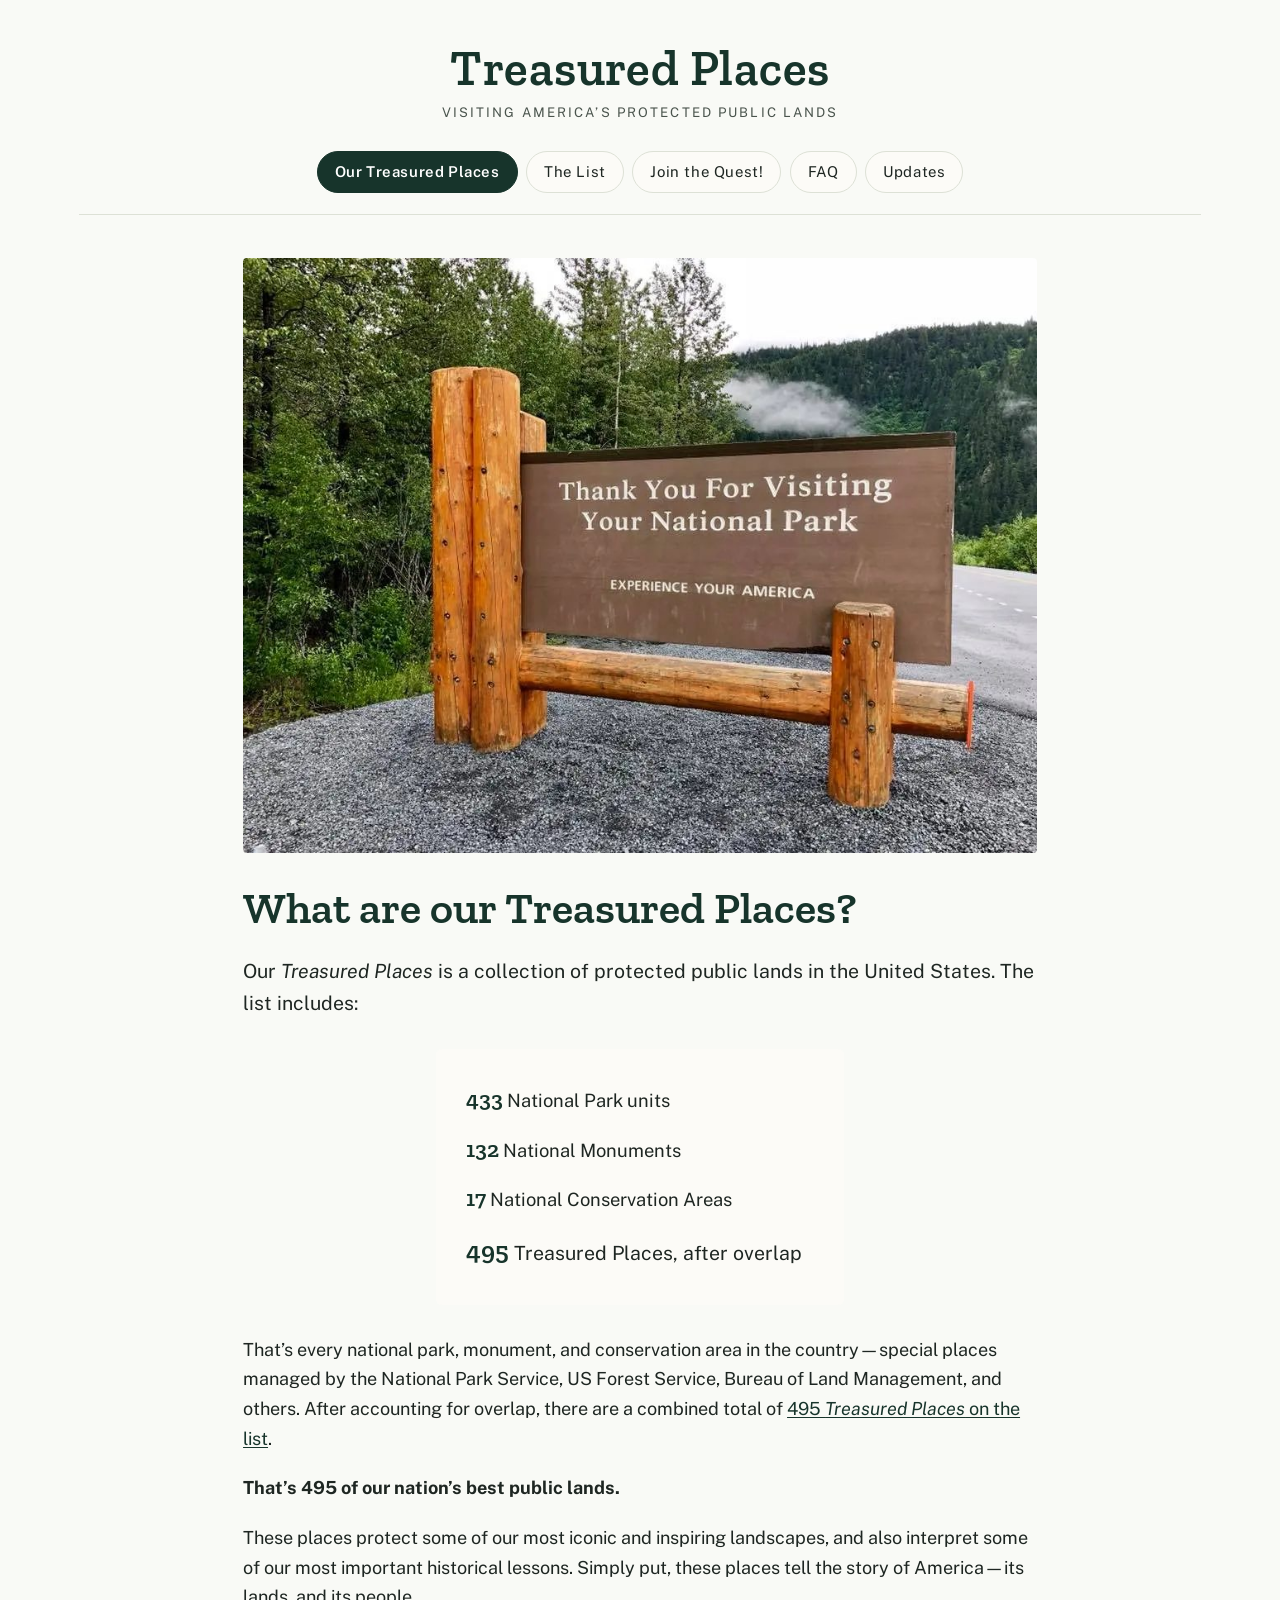
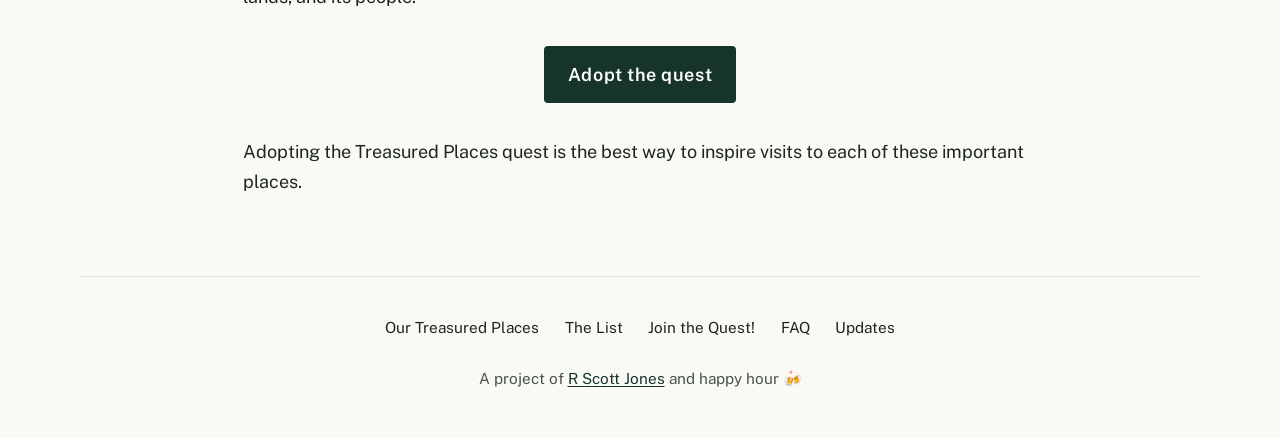
==== index.html @ 78ce84f3 "Add files via upload" ====
<!DOCTYPE html>

<html lang="en">
<head>
<meta charset="utf-8"/>
<meta content="width=device-width, initial-scale=1" name="viewport"/>
<title>Treasured Places — Visiting America’s Protected Public Lands</title>
<meta content="The Treasured Places list gathers every national park unit, national monument, and national conservation area in the United States—495 places in all." name="description"/>
<link href="https://www.treasuredplaces.us/" rel="canonical"/>
<link href="https://fonts.googleapis.com" rel="preconnect"/>
<link crossorigin="" href="https://fonts.gstatic.com" rel="preconnect"/>
<link href="https://fonts.googleapis.com/css2?family=Public+Sans:ital,wght@0,400;0,600;0,700;1,400&amp;family=Zilla+Slab:wght@500;600&amp;display=swap" rel="stylesheet"/>
<link href="/assets/site.css" rel="stylesheet"/>
</head>
<body>
<a class="skip" href="#content">Skip to content</a>
<div class="page">
<header class="masthead">
<div class="sign">
<div class="sign-inner">
<a href="/">
<p class="sign-title">Treasured Places</p>
<p class="sign-tagline">Visiting America’s Protected Public Lands</p>
</a>
</div>
</div>
</header>
<nav aria-label="Main" class="nav-bar">
<div class="nav-wrap">
<button aria-controls="site-nav" aria-expanded="false" class="nav-toggle" type="button">
<span aria-hidden="true" class="bars"></span> Menu
    </button>
<ul class="nav-list" id="site-nav">
<li><a aria-current="page" href="/">Our Treasured Places</a></li>
<li><a href="/list/">The List</a></li>
<li><a href="/join/">Join the Quest!</a></li>
<li><a href="/faq/">FAQ</a></li>
<li><a href="/updates/">Updates</a></li>
</ul>
</div>
</nav>
<main id="content">
<div class="wrap">
<figure class="hero-figure">
<img alt="A wooden trailhead sign reading Thank You For Visiting Your National Park, Experience Your America" height="720" src="/images/home-hero.jpg" width="960"/>
</figure>
<h1>What are our Treasured Places?</h1>
<p class="lede">Our <em>Treasured Places</em> is a collection of protected public lands in the United States. The list includes:</p>
<ul class="tally">
<li><span class="count">433</span> <span>National Park units</span></li>
<li><span class="count">132</span> <span>National Monuments</span></li>
<li><span class="count">17</span> <span>National Conservation Areas</span></li>
<li class="total"><span class="count">495</span> <span>Treasured Places, after overlap</span></li>
</ul>
<p>That’s every national park, monument, and conservation area in the country—special places managed by the National Park Service, US Forest Service, Bureau of Land Management, and others. After accounting for overlap, there are a combined total of <a href="/list/">495 <em>Treasured Places</em> on the list</a>.</p>
<p><strong>That’s 495 of our nation’s best public lands.</strong></p>
<p>These places protect some of our most iconic and inspiring landscapes, and also interpret some of our most important historical lessons. Simply put, these places tell the story of America—its lands, and its people.</p>
<p class="btn-row"><a class="btn" href="/join/">Adopt the quest</a></p>
<p>Adopting the Treasured Places quest is the best way to inspire visits to each of these important places.</p>
</div>
</main>
<footer class="site-footer">
<div class="footer-wrap">
<ul class="footer-nav">
<li><a href="/">Our Treasured Places</a></li>
<li><a href="/list/">The List</a></li>
<li><a href="/join/">Join the Quest!</a></li>
<li><a href="/faq/">FAQ</a></li>
<li><a href="/updates/">Updates</a></li>
</ul>
<p class="colophon">A project of <a href="https://rscottjones.com">R Scott Jones</a> and happy hour 🍻</p>
</div>
</footer>
</div>
<script src="/assets/nav.js"></script>
</body>
</html>
---- assets/site.css ----
/* Treasured Places — site styles
   Palette and type are set once here; every page uses this file. */

:root {
  --pine:        #17342b;
  --pine-deep:   #0d201a;
  --bark:        #46341f;
  --bark-light:  #5c462c;
  --paper:       #f9faf6;
  --paper-warm:  #fcfbf7;
  --ink:         #1e2622;
  --ink-soft:    #4a544d;
  --gold:        #c9a227;
  --rule:        #dde1d6;

  --display: "Zilla Slab", "Bitter", Georgia, "Times New Roman", serif;
  --body: "Public Sans", -apple-system, BlinkMacSystemFont, "Segoe UI", Roboto, Helvetica, Arial, sans-serif;

  --measure: 49rem;
  --wide: 66rem;
}

*, *::before, *::after { box-sizing: border-box; }

html { font-size: 106.25%; -webkit-text-size-adjust: 100%; }

body {
  margin: 0;
  background: var(--paper);
  color: var(--ink);
  font-family: var(--body);
  font-size: 1.0625rem;
  line-height: 1.65;
}

img { max-width: 100%; height: auto; display: block; }

a { color: var(--pine); text-decoration-thickness: 1px; text-underline-offset: 2px; }
a:hover { color: var(--bark); }

:focus-visible {
  outline: 3px solid var(--gold);
  outline-offset: 2px;
}

.skip {
  position: absolute;
  left: -9999px;
  top: 0;
  background: var(--pine);
  color: #fff;
  padding: 0.75rem 1rem;
  z-index: 100;
}
.skip:focus { left: 0; }

/* ---------- Page-wide bounding column ---------- */

.page {
  max-width: var(--wide);
  margin: 0 auto;
}

/* ---------- Header: routed park sign ---------- */

.masthead {
  padding: 2rem 1rem 0.5rem;
}

.sign-inner {
  padding: 0.5rem 1rem;
  text-align: center;
}

.sign a { color: inherit; text-decoration: none; display: inline-block; }

.sign-title {
  font-family: var(--display);
  font-weight: 600;
  font-size: clamp(1.7rem, 6.5vw, 2.9rem);
  line-height: 1.05;
  letter-spacing: 0.01em;
  margin: 0;
  color: var(--pine);
}

.sign-tagline {
  margin: 0.45rem 0 0;
  font-size: 0.78rem;
  letter-spacing: 0.16em;
  text-transform: uppercase;
  color: var(--ink-soft);
}

/* ---------- Navigation ---------- */

.nav-bar {
  padding: 0.5rem 1rem 1.25rem;
  border-bottom: 1px solid var(--rule);
}

.nav-toggle {
  display: flex;
  align-items: center;
  justify-content: center;
  gap: 0.6rem;
  width: 100%;
  background: none;
  border: 1px solid var(--rule);
  border-radius: 4px;
  color: var(--pine);
  font: inherit;
  font-size: 0.85rem;
  letter-spacing: 0.14em;
  text-transform: uppercase;
  padding: 0.6rem 0.85rem;
  cursor: pointer;
}

.nav-toggle:hover { border-color: var(--gold); }

.nav-toggle .bars {
  position: relative;
  width: 18px;
  height: 2px;
  background: var(--pine);
  flex: 0 0 auto;
}
.nav-toggle .bars::before,
.nav-toggle .bars::after {
  content: "";
  position: absolute;
  left: 0;
  width: 18px;
  height: 2px;
  background: var(--pine);
  transition: transform 0.18s ease;
}
.nav-toggle .bars::before { top: -6px; }
.nav-toggle .bars::after { top: 6px; }

.nav-toggle[aria-expanded="true"] .bars { background: transparent; }
.nav-toggle[aria-expanded="true"] .bars::before { transform: translateY(6px) rotate(45deg); }
.nav-toggle[aria-expanded="true"] .bars::after { transform: translateY(-6px) rotate(-45deg); }

.nav-list {
  list-style: none;
  margin: 1rem 0 0;
  padding: 0;
  display: flex;
  flex-wrap: wrap;
  justify-content: center;
  gap: 0.5rem;
}

.nav-list[hidden] { display: none; }

.nav-list a {
  display: inline-block;
  padding: 0.45rem 1rem;
  color: var(--ink);
  background: var(--paper-warm);
  border: 1px solid var(--rule);
  border-radius: 999px;
  text-decoration: none;
  font-size: 0.88rem;
  letter-spacing: 0.04em;
  transition: background-color 0.15s ease, color 0.15s ease, border-color 0.15s ease;
}

.nav-list a:hover,
.nav-list a:focus-visible {
  background: var(--pine);
  border-color: var(--pine);
  color: #fff;
}

.nav-list a[aria-current="page"] {
  background: var(--pine);
  border-color: var(--pine);
  color: #fff;
  font-weight: 600;
}

@media (min-width: 46rem) {
  .nav-toggle { display: none; }
  .nav-list[hidden] { display: flex; }
  .nav-list { margin-top: 0; }
}

/* ---------- Page body ---------- */

main { display: block; }

.hero-figure { margin: 0 0 1.75rem; }
.hero-figure img {
  display: block;
  width: 100%;
  height: auto;
  border-radius: 4px;
}
.hero-figure figcaption {
  margin: 0.6rem 0 0;
  font-size: 0.8rem;
  color: var(--ink-soft);
}

.wrap {
  max-width: var(--measure);
  margin: 0 auto;
  padding: 2.5rem 1.15rem 3.5rem;
}


h1, h2, h3 {
  font-family: var(--display);
  color: var(--pine);
  line-height: 1.15;
  font-weight: 600;
}

h1 {
  font-size: clamp(1.85rem, 5.5vw, 2.6rem);
  margin: 0 0 1.25rem;
}

h2 {
  font-size: clamp(1.3rem, 4vw, 1.6rem);
  margin: 2.6rem 0 0.75rem;
}

h3 {
  font-size: 1.1rem;
  margin: 1.9rem 0 0.5rem;
}

p { margin: 0 0 1.15rem; }

.lede { font-size: 1.15rem; color: var(--ink); }

.tally {
  list-style: none;
  max-width: 24rem;
  margin: 1.75rem auto;
  padding: 1.5rem 1.75rem;
  background: var(--paper-warm);
  border-radius: 6px;
  text-align: left;
}
.tally li {
  padding: 0.35rem 0;
  font-size: 1.08rem;
}
.tally .count {
  font-family: var(--display);
  font-weight: 600;
  font-size: 1.35rem;
  color: var(--pine);
}
.tally .total { font-size: 1.15rem; }
.tally .total .count { font-size: 1.55rem; }

blockquote {
  margin: 1.75rem 0;
  padding-left: 1.15rem;
  border-left: 3px solid var(--rule);
  font-style: italic;
  color: var(--ink-soft);
}

.btn-row { text-align: center; margin: 2rem 0; }

.btn {
  display: inline-block;
  background: var(--pine);
  color: #fff;
  text-decoration: none;
  font-weight: 600;
  letter-spacing: 0.03em;
  padding: 0.8rem 1.4rem;
  border-radius: 4px;
}
.btn:hover { background: var(--bark); color: #fff; }

.toc { padding-left: 1.15rem; }
.toc li { margin-bottom: 0.35rem; }

.note {
  font-size: 0.9rem;
  color: var(--ink-soft);
}

.info-box,
.alert-box {
  margin: 1.5rem 0;
  padding: 1rem 1.25rem;
  border-left: 4px solid;
  border-radius: 2px;
}
.info-box > :last-child,
.alert-box > :last-child { margin-bottom: 0; }

.info-box {
  background: #eaf4fb;
  border-left-color: #4a90c4;
}

.alert-box {
  background: #fdf6da;
  border-left-color: #cc9a1e;
}

/* ---------- The list ---------- */

.filters {
  display: grid;
  gap: 0.7rem;
  margin: 1.5rem 0 0.85rem;
  padding: 1.1rem;
  background: var(--paper-warm);
  border: 1px solid var(--rule);
  border-radius: 4px;
}

@media (min-width: 40rem) {
  .filters { grid-template-columns: 2fr 1fr 1fr 1fr; align-items: end; }
}

.filters label {
  display: block;
  font-size: 0.72rem;
  letter-spacing: 0.13em;
  text-transform: uppercase;
  color: var(--ink-soft);
  margin-bottom: 0.3rem;
}

.filters input,
.filters select {
  width: 100%;
  height: 2.85rem;
  font: inherit;
  font-size: 1rem;
  line-height: 1.2;
  padding: 0 0.7rem;
  border: 1px solid var(--rule);
  border-radius: 3px;
  background: #fff;
  color: var(--ink);
}

.result-count {
  font-size: 0.85rem;
  color: var(--ink-soft);
  margin: 0 0 1rem;
  font-variant-numeric: tabular-nums;
}

.list-table {
  width: 100%;
  border-collapse: collapse;
  font-size: 0.98rem;
}

.list-table th {
  text-align: left;
  font-family: var(--body);
  font-size: 0.72rem;
  letter-spacing: 0.13em;
  text-transform: uppercase;
  color: var(--ink-soft);
  border-bottom: 2px solid var(--pine);
  padding: 0.5rem 0.6rem;
}

.list-table td {
  padding: 0.65rem 0.6rem;
  border-bottom: 1px solid var(--rule);
  vertical-align: top;
}

.list-table tr:hover td { background: var(--paper-warm); }

/* Column widths: place name takes the remaining space; the three
   code columns stay tight so the table doesn't drift around. */
.list-table th:nth-child(2),
.list-table td:nth-child(2) { width: 5rem; }
.list-table th:nth-child(3),
.list-table td:nth-child(3) { width: 7rem; }
.list-table th:nth-child(4),
.list-table td:nth-child(4) { width: 9.5rem; }

.type-code {
  display: inline-block;
  font-size: 0.78rem;
  letter-spacing: 0.06em;
  font-weight: 600;
  color: var(--bark);
  white-space: nowrap;
}

.states { color: var(--ink-soft); font-size: 0.92rem; }
.managers { color: var(--ink-soft); font-size: 0.92rem; white-space: nowrap; }

.rownote {
  font-size: 0.75rem;
  text-transform: uppercase;
  letter-spacing: 0.08em;
  margin-left: 0.4rem;
}

/* Table collapses to stacked rows on small screens */
@media (max-width: 39.99rem) {
  .list-table thead { position: absolute; left: -9999px; }
  .list-table tr {
    display: block;
    border-bottom: 1px solid var(--rule);
    padding: 0.7rem 0;
  }
  .list-table td { display: inline; border: 0; padding: 0; }
  /* The fixed column widths above don't apply once rows stack. */
  .list-table td:nth-child(2),
  .list-table td:nth-child(3),
  .list-table td:nth-child(4) { width: auto; }
  .list-table td[data-col="name"] { display: block; font-size: 1.02rem; }
  .list-table td[data-col="type"]::after { content: " · "; color: var(--rule); }
  .list-table td[data-col="managers"]::after { content: " · "; color: var(--rule); }
  .list-table td[data-col="type"],
  .list-table td[data-col="states"],
  .list-table td[data-col="managers"] { font-size: 0.85rem; }
}

.abbrev {
  list-style: none;
  padding: 0;
  margin: 1rem 0 0;
  display: grid;
  gap: 0.45rem 1.25rem;
}
@media (min-width: 34rem) { .abbrev { grid-template-columns: 1fr 1fr; } }
.abbrev li { font-size: 0.92rem; }
.abbrev b { font-family: var(--display); color: var(--bark); }

/* ---------- Updates ---------- */

.post { padding-bottom: 2.25rem; border-bottom: 1px solid var(--rule); margin-bottom: 2.25rem; }
.post:last-of-type { border-bottom: 0; }
.post h2 { margin-top: 0; }

/* ---------- Quest roster ---------- */

.roster { list-style: none; padding: 0; margin: 1rem 0; }
.roster li { padding: 0.55rem 0; border-bottom: 1px solid var(--rule); }
.roster .finisher { font-weight: 700; }
.roster .links { font-size: 0.85rem; color: var(--ink-soft); }

.form-embed {
  margin: 1.5rem 0;
  border: 1px solid var(--rule);
  border-radius: 4px;
  overflow: hidden;
  background: #fff;
}
.form-embed iframe { display: block; width: 100%; border: 0; min-height: 720px; }

/* ---------- Footer ---------- */

.site-footer {
  color: var(--ink-soft);
  padding: 2.25rem 1.15rem 2.75rem;
  font-size: 0.9rem;
  text-align: center;
  border-top: 1px solid var(--rule);
}

.footer-nav {
  list-style: none;
  display: flex;
  flex-wrap: wrap;
  justify-content: center;
  gap: 0.5rem 1.5rem;
  padding: 0;
  margin: 0 0 1.5rem;
}
.footer-nav a { color: var(--ink); text-decoration: none; }
.footer-nav a:hover { color: var(--bark); }

.colophon { margin: 0; }
.colophon a { color: var(--pine); }

@media (prefers-reduced-motion: reduce) {
  *, *::before, *::after { transition: none !important; animation: none !important; }
}
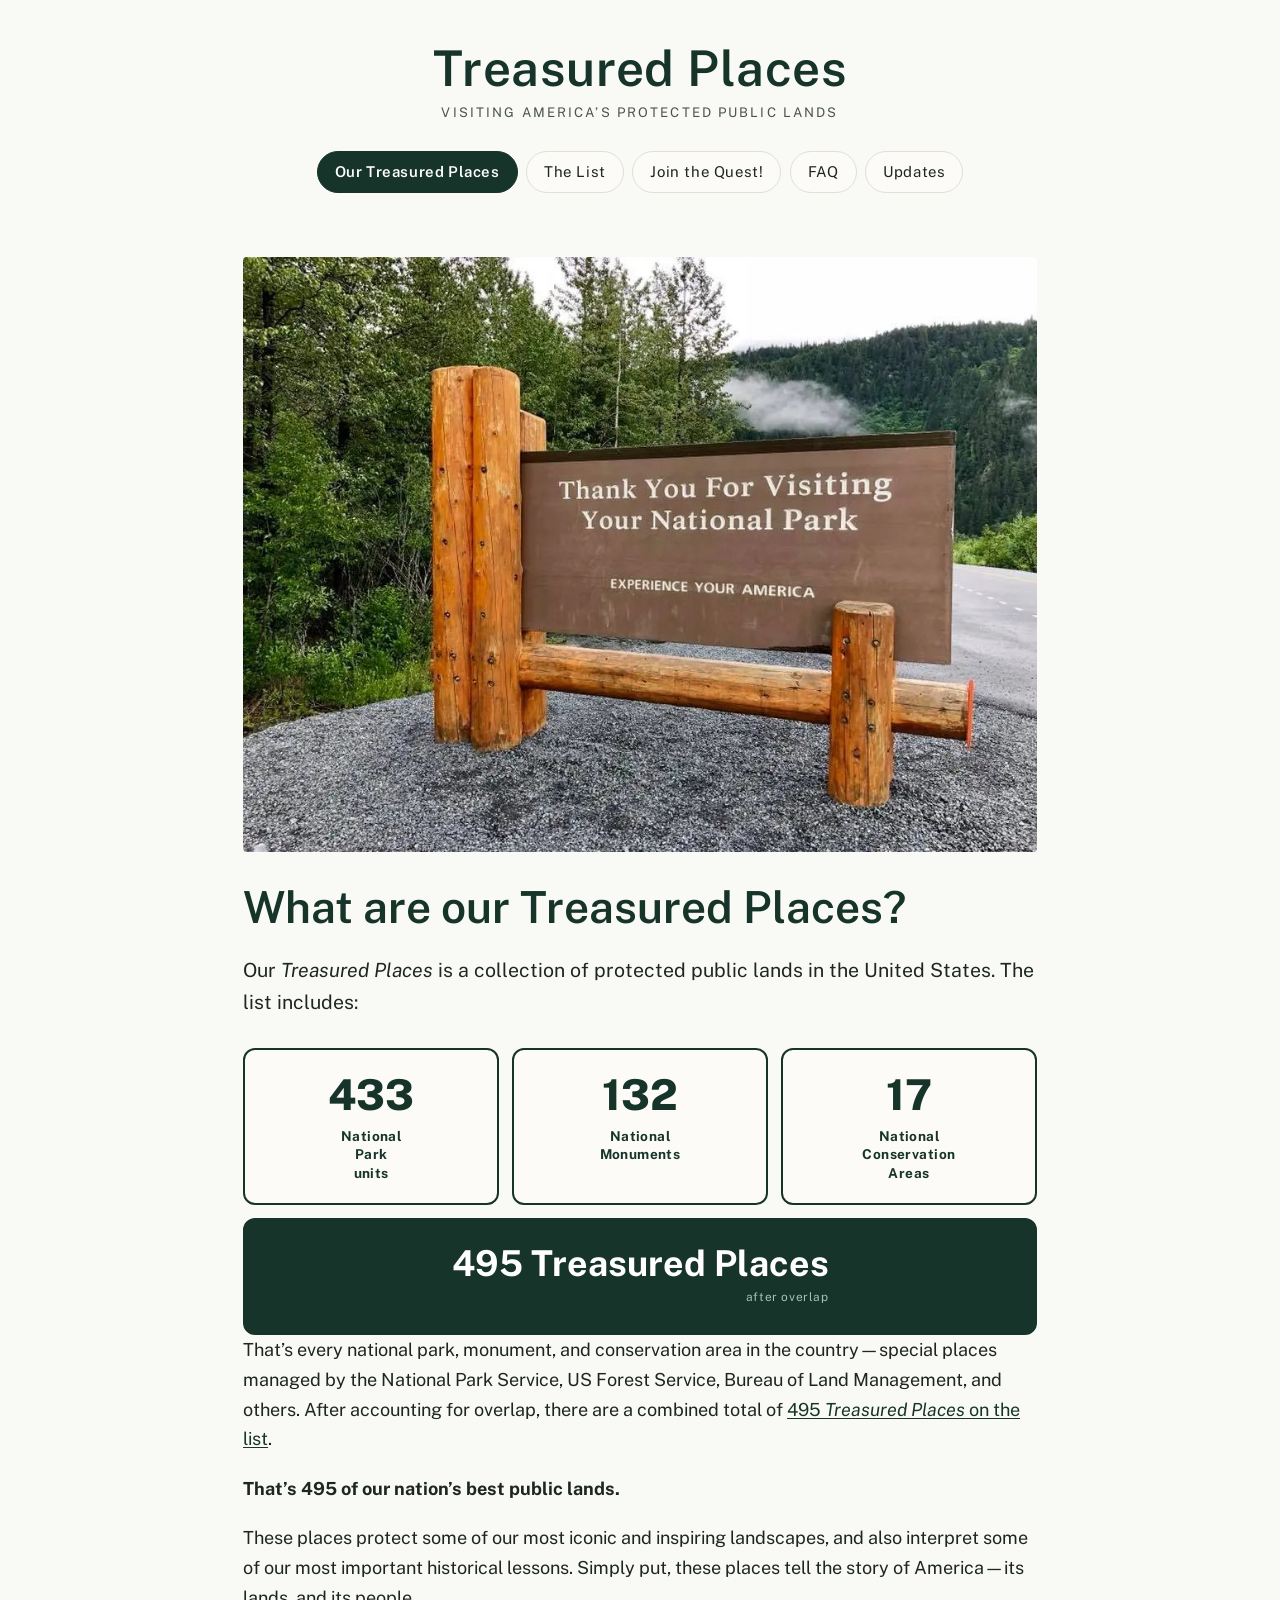
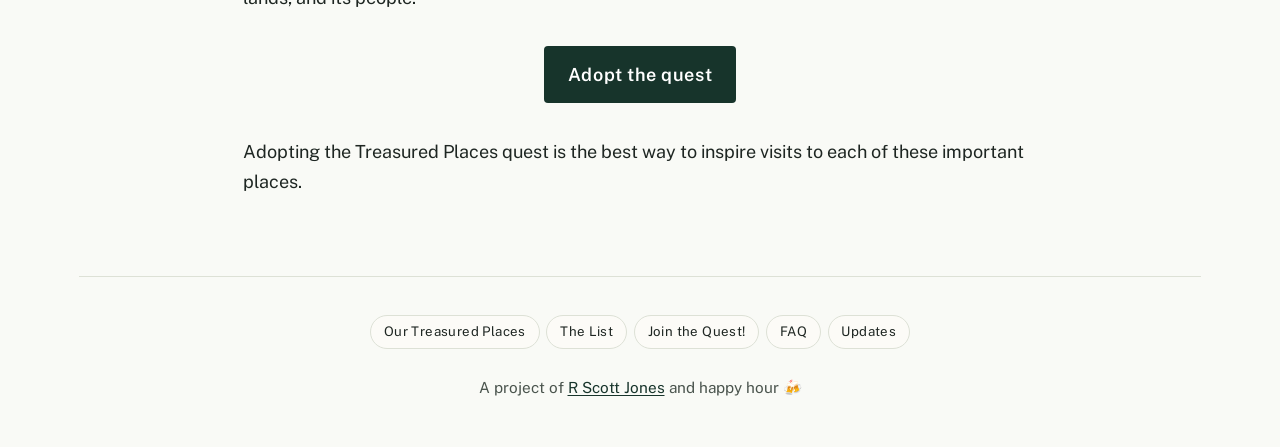
==== commit c6e3995e: "Add files via upload" ====
--- a/index.html
+++ b/index.html
@@ -9,7 +9,7 @@
 <link href="https://www.treasuredplaces.us/" rel="canonical"/>
 <link href="https://fonts.googleapis.com" rel="preconnect"/>
 <link crossorigin="" href="https://fonts.gstatic.com" rel="preconnect"/>
-<link href="https://fonts.googleapis.com/css2?family=Public+Sans:ital,wght@0,400;0,600;0,700;1,400&amp;family=Zilla+Slab:wght@500;600&amp;display=swap" rel="stylesheet"/>
+<link href="https://fonts.googleapis.com/css2?family=Public+Sans:ital,wght@0,400;0,600;0,700;0,800;1,400&amp;display=swap" rel="stylesheet"/>
 <link href="/assets/site.css" rel="stylesheet"/>
 </head>
 <body>
@@ -46,12 +46,17 @@
 </figure>
 <h1>What are our Treasured Places?</h1>
 <p class="lede">Our <em>Treasured Places</em> is a collection of protected public lands in the United States. The list includes:</p>
-<ul class="tally">
-<li><span class="count">433</span> <span>National Park units</span></li>
-<li><span class="count">132</span> <span>National Monuments</span></li>
-<li><span class="count">17</span> <span>National Conservation Areas</span></li>
-<li class="total"><span class="count">495</span> <span>Treasured Places, after overlap</span></li>
-</ul>
+<div class="tally-grid">
+<div class="tally-card"><span class="count">433</span><span class="label">National<br>Park<br>units</span></div>
+<div class="tally-card"><span class="count">132</span><span class="label">National<br>Monuments</span></div>
+<div class="tally-card"><span class="count">17</span><span class="label">National<br>Conservation<br>Areas</span></div>
+</div>
+<div class="tally-total">
+<div class="tally-total-inner">
+<span class="line">495 Treasured Places</span>
+<span class="caption">after overlap</span>
+</div>
+</div>
 <p>That’s every national park, monument, and conservation area in the country—special places managed by the National Park Service, US Forest Service, Bureau of Land Management, and others. After accounting for overlap, there are a combined total of <a href="/list/">495 <em>Treasured Places</em> on the list</a>.</p>
 <p><strong>That’s 495 of our nation’s best public lands.</strong></p>
 <p>These places protect some of our most iconic and inspiring landscapes, and also interpret some of our most important historical lessons. Simply put, these places tell the story of America—its lands, and its people.</p>
--- a/assets/site.css
+++ b/assets/site.css
@@ -13,7 +13,7 @@
   --gold:        #c9a227;
   --rule:        #dde1d6;
 
-  --display: "Zilla Slab", "Bitter", Georgia, "Times New Roman", serif;
+  --display: "Public Sans", -apple-system, BlinkMacSystemFont, "Segoe UI", Roboto, Helvetica, Arial, sans-serif;
   --body: "Public Sans", -apple-system, BlinkMacSystemFont, "Segoe UI", Roboto, Helvetica, Arial, sans-serif;
 
   --measure: 49rem;
@@ -96,7 +96,6 @@
 
 .nav-bar {
   padding: 0.5rem 1rem 1.25rem;
-  border-bottom: 1px solid var(--rule);
 }
 
 .nav-toggle {
@@ -238,27 +237,75 @@
 
 .lede { font-size: 1.15rem; color: var(--ink); }
 
-.tally {
-  list-style: none;
-  max-width: 24rem;
-  margin: 1.75rem auto;
-  padding: 1.5rem 1.75rem;
+.tally-grid {
+  display: grid;
+  grid-template-columns: 1fr;
+  gap: 0.75rem;
+  margin: 1.75rem 0 0.75rem;
+}
+
+@media (min-width: 30rem) {
+  .tally-grid { grid-template-columns: repeat(3, minmax(0, 1fr)); }
+}
+
+.tally-card {
   background: var(--paper-warm);
-  border-radius: 6px;
-  text-align: left;
-}
-.tally li {
-  padding: 0.35rem 0;
-  font-size: 1.08rem;
-}
-.tally .count {
-  font-family: var(--display);
-  font-weight: 600;
-  font-size: 1.35rem;
+  border: 2px solid var(--pine);
+  border-radius: 12px;
+  padding: 1.25rem 0.75rem;
+  text-align: center;
+}
+
+.tally-card .count {
+  font-weight: 800;
+  font-size: 2.5rem;
   color: var(--pine);
-}
-.tally .total { font-size: 1.15rem; }
-.tally .total .count { font-size: 1.55rem; }
+  line-height: 1.1;
+}
+
+.tally-card .label {
+  display: block;
+  font-weight: 700;
+  font-size: 0.8rem;
+  color: var(--pine);
+  margin-top: 0.5rem;
+  letter-spacing: 0.03em;
+  line-height: 1.35;
+}
+
+.tally-total {
+  background: var(--pine);
+  border: 2px solid var(--pine);
+  border-radius: 12px;
+  padding: 1.5rem;
+  min-height: 6.75rem;
+  display: flex;
+  align-items: center;
+  justify-content: center;
+}
+
+.tally-total-inner { display: inline-block; text-align: right; }
+
+.tally-total .line {
+  font-weight: 700;
+  font-size: 1.6rem;
+  color: #fff;
+  line-height: 1.05;
+  white-space: nowrap;
+}
+
+@media (min-width: 30rem) {
+  .tally-total .line { font-size: 2.1rem; }
+}
+
+.tally-total .caption {
+  display: block;
+  font-weight: 400;
+  font-size: 0.7rem;
+  color: #a9c0b4;
+  margin-top: 0.15rem;
+  letter-spacing: 0.05em;
+}
 
 blockquote {
   margin: 1.75rem 0;
@@ -452,7 +499,7 @@
 .roster { list-style: none; padding: 0; margin: 1rem 0; }
 .roster li { padding: 0.55rem 0; border-bottom: 1px solid var(--rule); }
 .roster .finisher { font-weight: 700; }
-.roster .links { font-size: 0.85rem; color: var(--ink-soft); }
+.roster .links { display: block; margin: 0.2rem 0 0 1rem; font-size: 0.85rem; color: var(--ink-soft); }
 
 .form-embed {
   margin: 1.5rem 0;
@@ -478,12 +525,28 @@
   display: flex;
   flex-wrap: wrap;
   justify-content: center;
-  gap: 0.5rem 1.5rem;
+  gap: 0.4rem;
   padding: 0;
   margin: 0 0 1.5rem;
 }
-.footer-nav a { color: var(--ink); text-decoration: none; }
-.footer-nav a:hover { color: var(--bark); }
+.footer-nav a {
+  display: inline-block;
+  padding: 0.3rem 0.75rem;
+  color: var(--ink);
+  background: var(--paper-warm);
+  border: 1px solid var(--rule);
+  border-radius: 999px;
+  text-decoration: none;
+  font-size: 0.78rem;
+  letter-spacing: 0.03em;
+  transition: background-color 0.15s ease, color 0.15s ease, border-color 0.15s ease;
+}
+.footer-nav a:hover,
+.footer-nav a:focus-visible {
+  background: var(--pine);
+  border-color: var(--pine);
+  color: #fff;
+}
 
 .colophon { margin: 0; }
 .colophon a { color: var(--pine); }
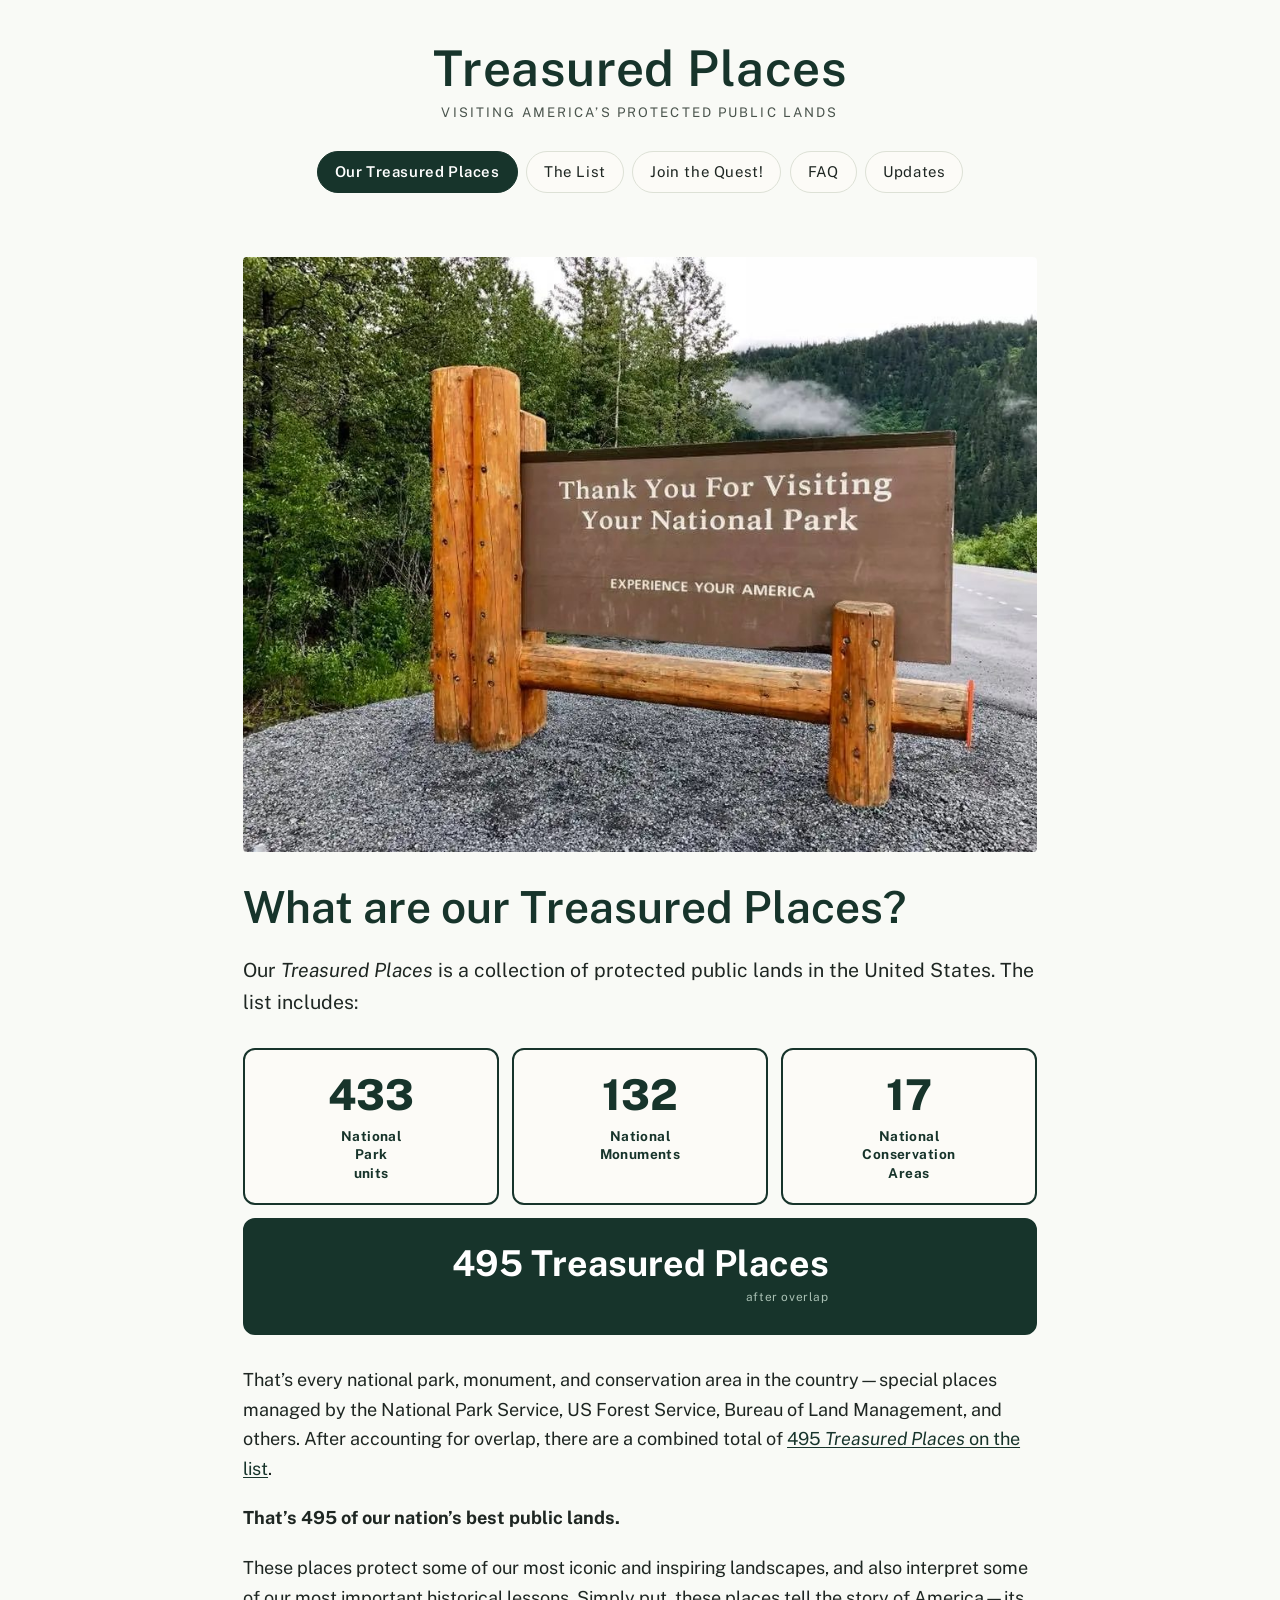
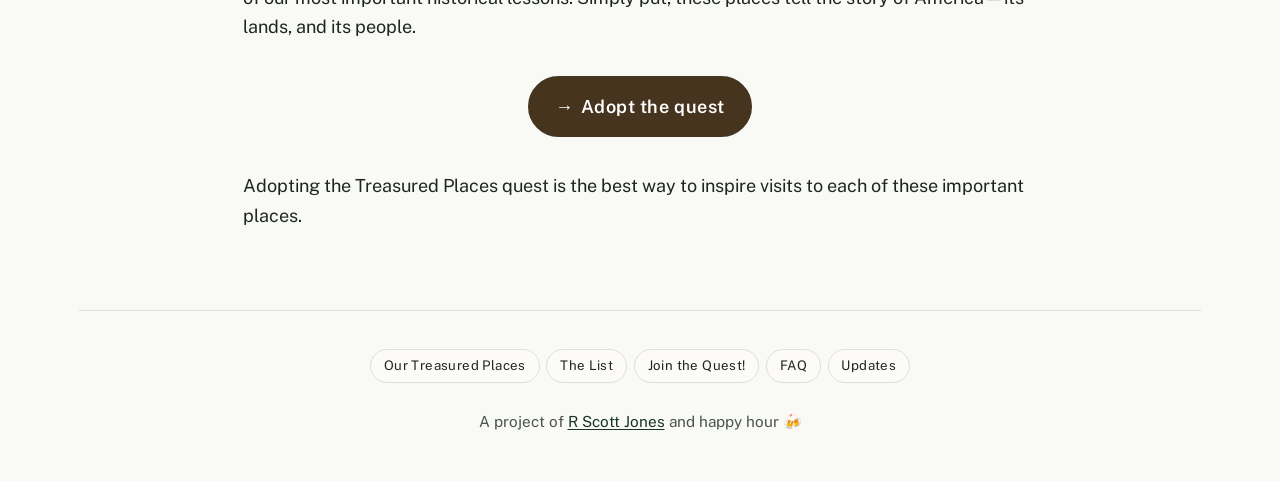
==== commit ffa8a5bd: "Add files via upload" ====
--- a/index.html
+++ b/index.html
@@ -27,9 +27,6 @@
 </header>
 <nav aria-label="Main" class="nav-bar">
 <div class="nav-wrap">
-<button aria-controls="site-nav" aria-expanded="false" class="nav-toggle" type="button">
-<span aria-hidden="true" class="bars"></span> Menu
-    </button>
 <ul class="nav-list" id="site-nav">
 <li><a aria-current="page" href="/">Our Treasured Places</a></li>
 <li><a href="/list/">The List</a></li>
@@ -60,7 +57,7 @@
 <p>That’s every national park, monument, and conservation area in the country—special places managed by the National Park Service, US Forest Service, Bureau of Land Management, and others. After accounting for overlap, there are a combined total of <a href="/list/">495 <em>Treasured Places</em> on the list</a>.</p>
 <p><strong>That’s 495 of our nation’s best public lands.</strong></p>
 <p>These places protect some of our most iconic and inspiring landscapes, and also interpret some of our most important historical lessons. Simply put, these places tell the story of America—its lands, and its people.</p>
-<p class="btn-row"><a class="btn" href="/join/">Adopt the quest</a></p>
+<p class="btn-row"><a class="btn" href="/join/"><span aria-hidden="true" class="arrow">→</span>Adopt the quest</a></p>
 <p>Adopting the Treasured Places quest is the best way to inspire visits to each of these important places.</p>
 </div>
 </main>
@@ -77,6 +74,5 @@
 </div>
 </footer>
 </div>
-<script src="/assets/nav.js"></script>
 </body>
 </html>
--- a/assets/site.css
+++ b/assets/site.css
@@ -98,61 +98,15 @@
   padding: 0.5rem 1rem 1.25rem;
 }
 
-.nav-toggle {
-  display: flex;
-  align-items: center;
-  justify-content: center;
-  gap: 0.6rem;
-  width: 100%;
-  background: none;
-  border: 1px solid var(--rule);
-  border-radius: 4px;
-  color: var(--pine);
-  font: inherit;
-  font-size: 0.85rem;
-  letter-spacing: 0.14em;
-  text-transform: uppercase;
-  padding: 0.6rem 0.85rem;
-  cursor: pointer;
-}
-
-.nav-toggle:hover { border-color: var(--gold); }
-
-.nav-toggle .bars {
-  position: relative;
-  width: 18px;
-  height: 2px;
-  background: var(--pine);
-  flex: 0 0 auto;
-}
-.nav-toggle .bars::before,
-.nav-toggle .bars::after {
-  content: "";
-  position: absolute;
-  left: 0;
-  width: 18px;
-  height: 2px;
-  background: var(--pine);
-  transition: transform 0.18s ease;
-}
-.nav-toggle .bars::before { top: -6px; }
-.nav-toggle .bars::after { top: 6px; }
-
-.nav-toggle[aria-expanded="true"] .bars { background: transparent; }
-.nav-toggle[aria-expanded="true"] .bars::before { transform: translateY(6px) rotate(45deg); }
-.nav-toggle[aria-expanded="true"] .bars::after { transform: translateY(-6px) rotate(-45deg); }
-
 .nav-list {
   list-style: none;
-  margin: 1rem 0 0;
+  margin: 0;
   padding: 0;
   display: flex;
   flex-wrap: wrap;
   justify-content: center;
   gap: 0.5rem;
 }
-
-.nav-list[hidden] { display: none; }
 
 .nav-list a {
   display: inline-block;
@@ -181,12 +135,6 @@
   font-weight: 600;
 }
 
-@media (min-width: 46rem) {
-  .nav-toggle { display: none; }
-  .nav-list[hidden] { display: flex; }
-  .nav-list { margin-top: 0; }
-}
-
 /* ---------- Page body ---------- */
 
 main { display: block; }
@@ -278,6 +226,7 @@
   border: 2px solid var(--pine);
   border-radius: 12px;
   padding: 1.5rem;
+  margin-bottom: 1.75rem;
   min-height: 6.75rem;
   display: flex;
   align-items: center;
@@ -319,15 +268,19 @@
 
 .btn {
   display: inline-block;
-  background: var(--pine);
+  background: var(--bark);
   color: #fff;
   text-decoration: none;
   font-weight: 600;
   letter-spacing: 0.03em;
-  padding: 0.8rem 1.4rem;
-  border-radius: 4px;
-}
-.btn:hover { background: var(--bark); color: #fff; }
+  padding: 0.8rem 1.5rem;
+  border-radius: 999px;
+  border: 2px solid var(--bark);
+  transition: background-color 0.15s ease, color 0.15s ease;
+}
+.btn:hover,
+.btn:focus-visible { background: #fff; color: var(--bark); }
+.btn .arrow { margin-right: 0.4rem; }
 
 .toc { padding-left: 1.15rem; }
 .toc li { margin-bottom: 0.35rem; }
@@ -336,6 +289,8 @@
   font-size: 0.9rem;
   color: var(--ink-soft);
 }
+
+.note--after-table { margin-top: 1.5rem; }
 
 .info-box,
 .alert-box {
@@ -350,6 +305,11 @@
 .info-box {
   background: #eaf4fb;
   border-left-color: #4a90c4;
+}
+
+.info-box--green {
+  background: #e9f4ee;
+  border-left-color: var(--pine);
 }
 
 .alert-box {
@@ -446,8 +406,8 @@
   white-space: nowrap;
 }
 
-.states { color: var(--ink-soft); font-size: 0.92rem; }
-.managers { color: var(--ink-soft); font-size: 0.92rem; white-space: nowrap; }
+.states { color: var(--ink-soft); font-size: 0.78rem; }
+.managers { color: var(--ink-soft); font-size: 0.78rem; white-space: nowrap; }
 
 .rownote {
   font-size: 0.75rem;
@@ -472,9 +432,6 @@
   .list-table td[data-col="name"] { display: block; font-size: 1.02rem; }
   .list-table td[data-col="type"]::after { content: " · "; color: var(--rule); }
   .list-table td[data-col="managers"]::after { content: " · "; color: var(--rule); }
-  .list-table td[data-col="type"],
-  .list-table td[data-col="states"],
-  .list-table td[data-col="managers"] { font-size: 0.85rem; }
 }
 
 .abbrev {
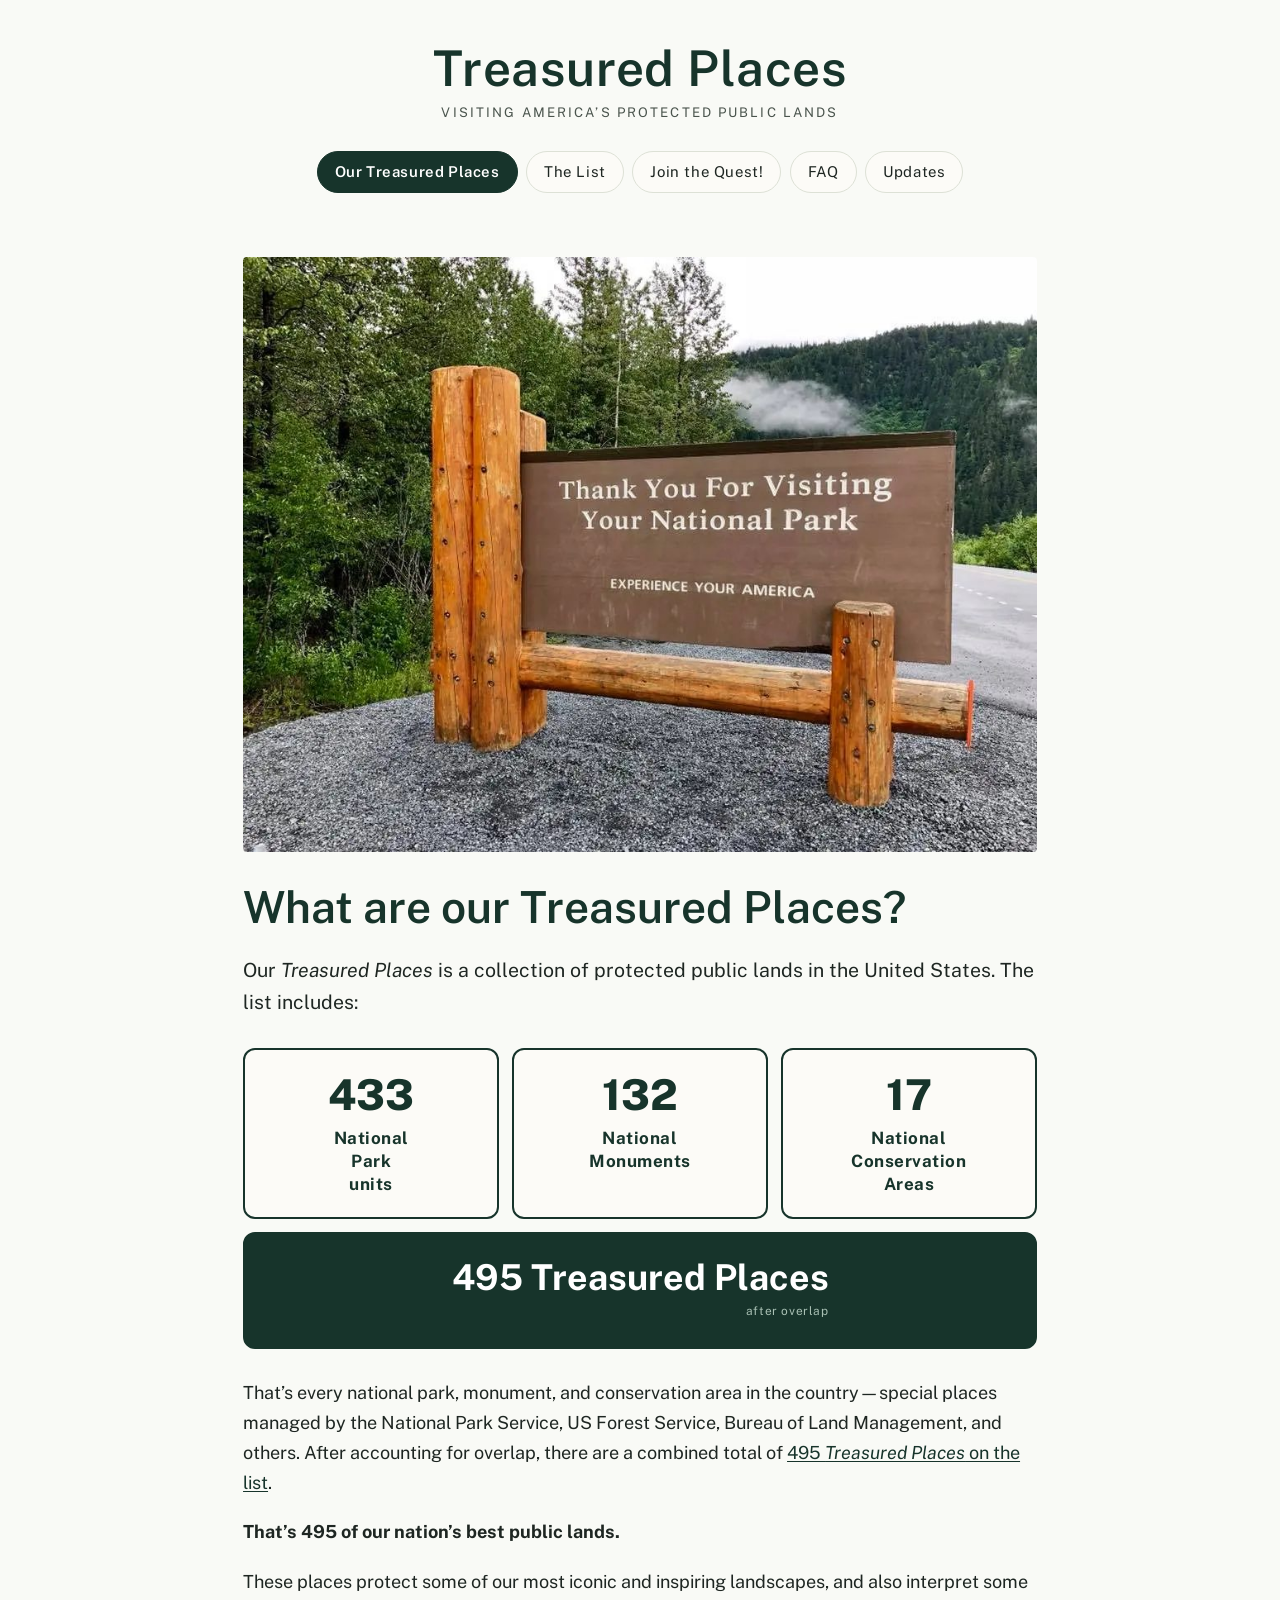
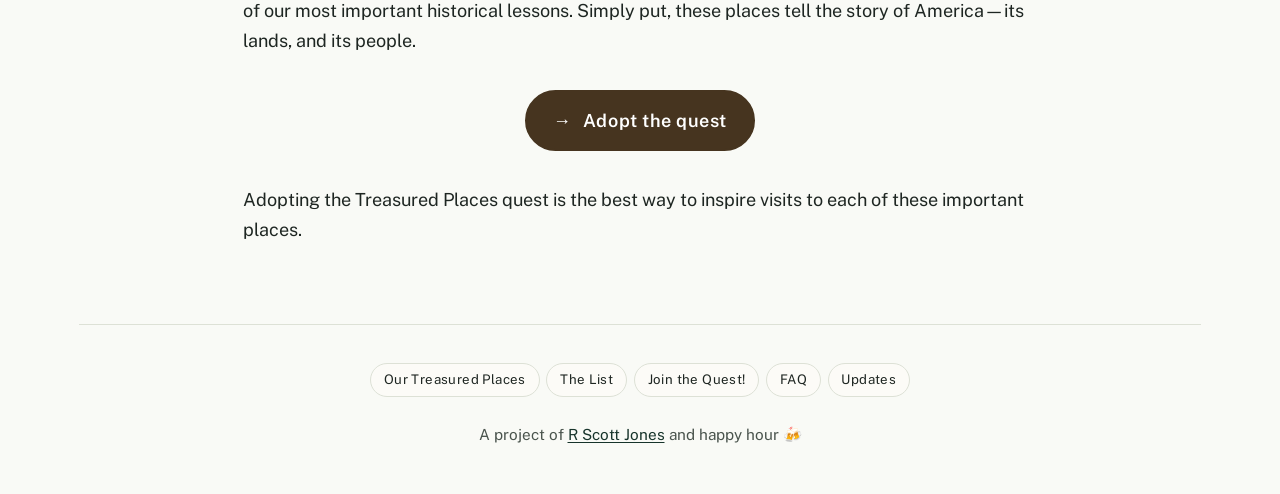
==== commit 22e65fd5: "Add files via upload" ====
--- a/index.html
+++ b/index.html
@@ -57,7 +57,7 @@
 <p>That’s every national park, monument, and conservation area in the country—special places managed by the National Park Service, US Forest Service, Bureau of Land Management, and others. After accounting for overlap, there are a combined total of <a href="/list/">495 <em>Treasured Places</em> on the list</a>.</p>
 <p><strong>That’s 495 of our nation’s best public lands.</strong></p>
 <p>These places protect some of our most iconic and inspiring landscapes, and also interpret some of our most important historical lessons. Simply put, these places tell the story of America—its lands, and its people.</p>
-<p class="btn-row"><a class="btn" href="/join/"><span aria-hidden="true" class="arrow">→</span>Adopt the quest</a></p>
+<p class="btn-row"><a class="btn" href="/join/"><span aria-hidden="true" class="arrow">→</span> Adopt the quest</a></p>
 <p>Adopting the Treasured Places quest is the best way to inspire visits to each of these important places.</p>
 </div>
 </main>
--- a/assets/site.css
+++ b/assets/site.css
@@ -214,7 +214,7 @@
 .tally-card .label {
   display: block;
   font-weight: 700;
-  font-size: 0.8rem;
+  font-size: 1rem;
   color: var(--pine);
   margin-top: 0.5rem;
   letter-spacing: 0.03em;
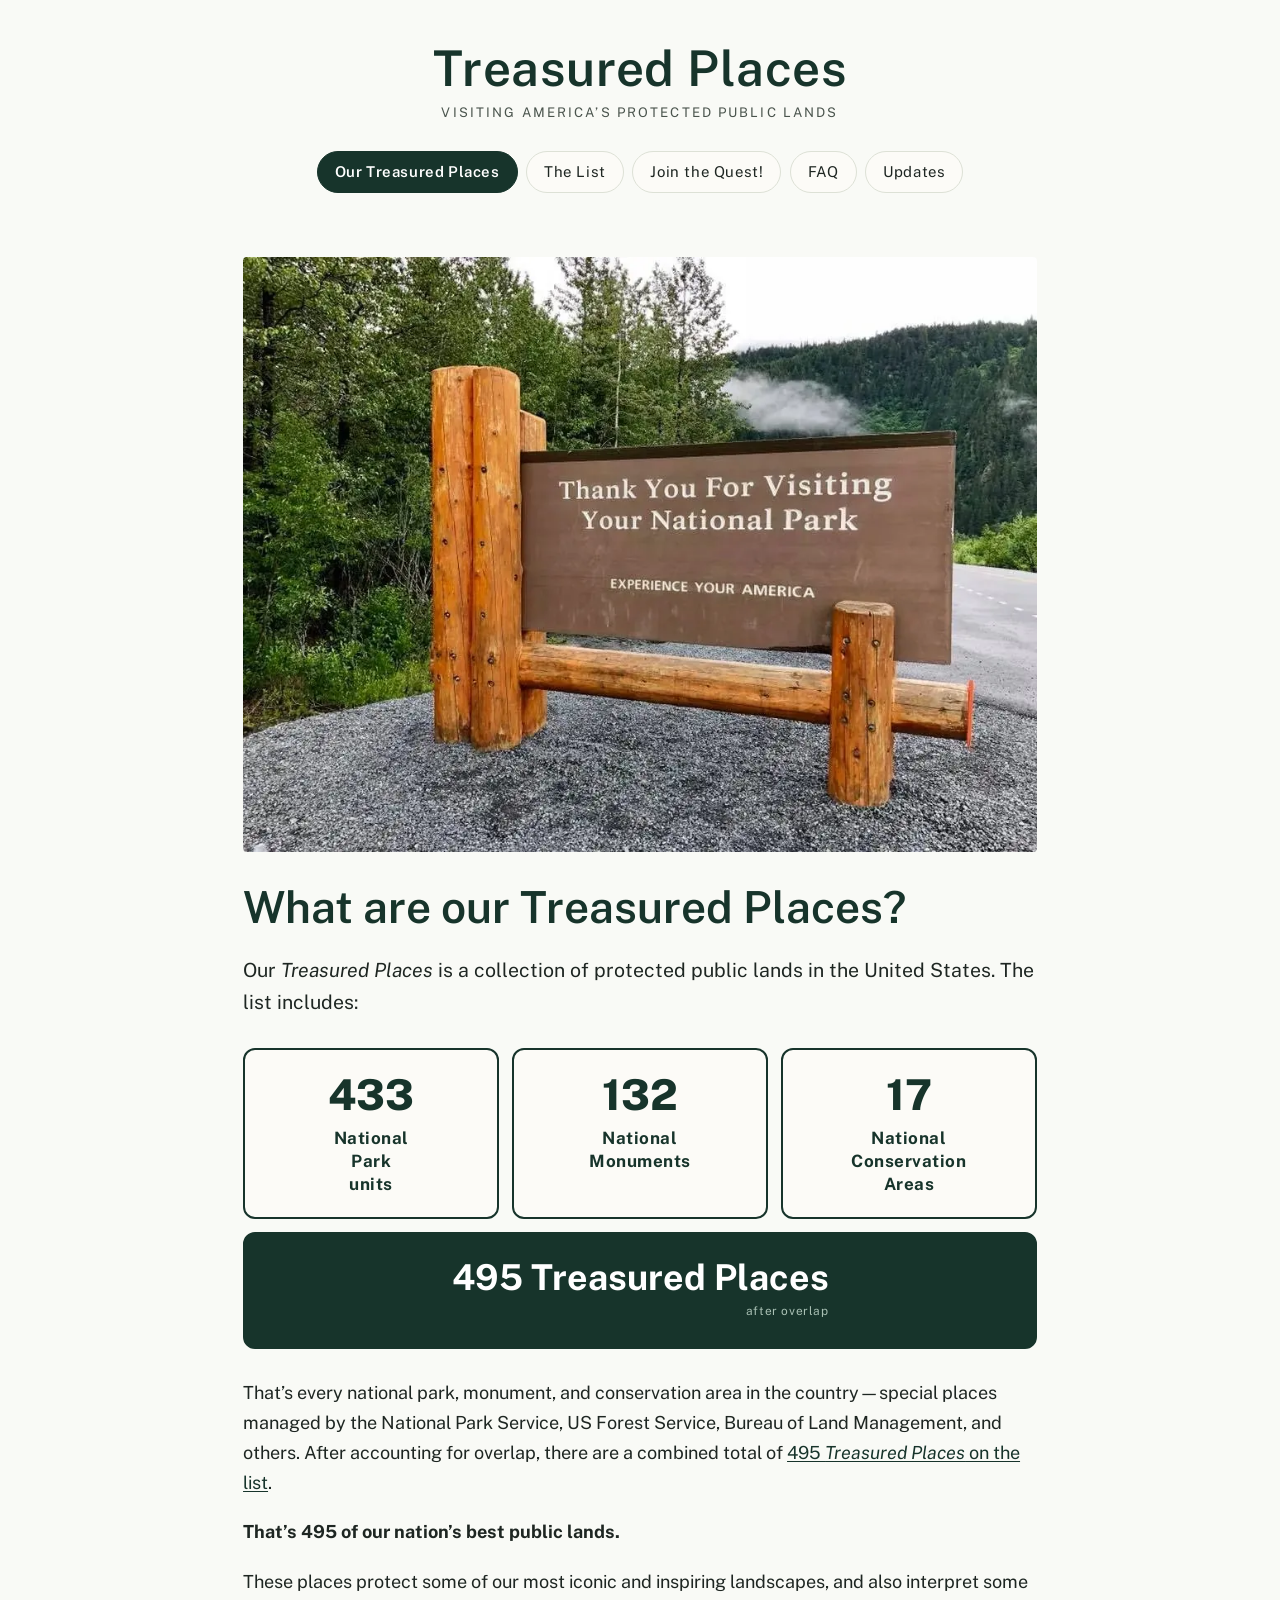
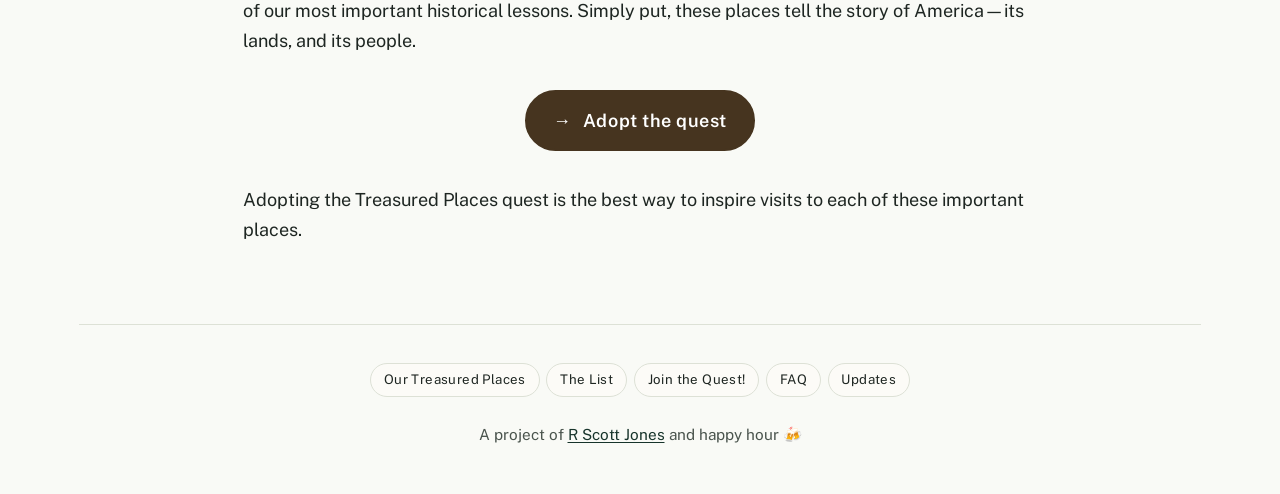
==== commit 1cc9c146: "Add files via upload" ====
--- a/index.html
+++ b/index.html
@@ -11,6 +11,20 @@
 <link crossorigin="" href="https://fonts.gstatic.com" rel="preconnect"/>
 <link href="https://fonts.googleapis.com/css2?family=Public+Sans:ital,wght@0,400;0,600;0,700;0,800;1,400&amp;display=swap" rel="stylesheet"/>
 <link href="/assets/site.css" rel="stylesheet"/>
+<script defer src="https://tinylytics.app/embed/gyaA7aMjQQZesrWQ5vDx.js"></script>
+<link rel="icon" href="/favicon.svg" type="image/svg+xml"/>
+<link rel="icon" href="/favicon-32.png" sizes="32x32" type="image/png"/>
+<link rel="apple-touch-icon" href="/apple-touch-icon.png"/>
+<meta property="og:type" content="website"/>
+<meta property="og:site_name" content="Treasured Places"/>
+<meta property="og:title" content="Treasured Places — Visiting America's Protected Public Lands"/>
+<meta property="og:description" content="The Treasured Places list gathers every national park unit, national monument, and national conservation area in the United States—495 places in all."/>
+<meta property="og:url" content="https://www.treasuredplaces.us/"/>
+<meta property="og:image" content="https://www.treasuredplaces.us/images/social-card.jpg"/>
+<meta property="og:image:width" content="1200"/>
+<meta property="og:image:height" content="630"/>
+<meta property="og:image:alt" content="A wooden national park sign reading Thank You For Visiting Your National Park"/>
+<meta name="twitter:card" content="summary_large_image"/>
 </head>
 <body>
 <a class="skip" href="#content">Skip to content</a>
@@ -39,7 +53,7 @@
 <main id="content">
 <div class="wrap">
 <figure class="hero-figure">
-<img alt="A wooden trailhead sign reading Thank You For Visiting Your National Park, Experience Your America" height="720" src="/images/home-hero.jpg" width="960"/>
+<img alt="A wooden trailhead sign reading Thank You For Visiting Your National Park, Experience Your America" height="720" src="/images/home-hero.webp" width="960"/>
 </figure>
 <h1>What are our Treasured Places?</h1>
 <p class="lede">Our <em>Treasured Places</em> is a collection of protected public lands in the United States. The list includes:</p>
--- a/assets/site.css
+++ b/assets/site.css
@@ -397,17 +397,19 @@
 .list-table th:nth-child(4),
 .list-table td:nth-child(4) { width: 9.5rem; }
 
-.type-code {
-  display: inline-block;
+.type-code,
+.states,
+.managers {
+  display: inline;
+  vertical-align: baseline;
   font-size: 0.78rem;
   letter-spacing: 0.06em;
   font-weight: 600;
   color: var(--bark);
-  white-space: nowrap;
-}
-
-.states { color: var(--ink-soft); font-size: 0.78rem; }
-.managers { color: var(--ink-soft); font-size: 0.78rem; white-space: nowrap; }
+}
+
+.type-code,
+.managers { white-space: nowrap; }
 
 .rownote {
   font-size: 0.75rem;
@@ -424,14 +426,21 @@
     border-bottom: 1px solid var(--rule);
     padding: 0.7rem 0;
   }
-  .list-table td { display: inline; border: 0; padding: 0; }
+  /* Must come after the display:block above, or filtered-out rows
+     stay visible on mobile. */
+  .list-table tr[hidden] { display: none; }
+  .list-table td { display: inline; border: 0; padding: 0; vertical-align: baseline; }
   /* The fixed column widths above don't apply once rows stack. */
   .list-table td:nth-child(2),
   .list-table td:nth-child(3),
   .list-table td:nth-child(4) { width: auto; }
   .list-table td[data-col="name"] { display: block; font-size: 1.02rem; }
-  .list-table td[data-col="type"]::after { content: " · "; color: var(--rule); }
-  .list-table td[data-col="managers"]::after { content: " · "; color: var(--rule); }
+  .list-table td[data-col="type"]::after,
+  .list-table td[data-col="managers"]::after {
+    content: "∙";
+    color: var(--ink-soft);
+    margin: 0 0.4em;
+  }
 }
 
 .abbrev {
@@ -453,10 +462,10 @@
 
 /* ---------- Quest roster ---------- */
 
-.roster { list-style: none; padding: 0; margin: 1rem 0; }
-.roster li { padding: 0.55rem 0; border-bottom: 1px solid var(--rule); }
+.roster { padding-left: 1.15rem; margin: 1rem 0; }
+.roster li { padding: 0.9rem 0; }
+.roster li::marker { color: var(--pine); }
 .roster .finisher { font-weight: 700; }
-.roster .links { display: block; margin: 0.2rem 0 0 1rem; font-size: 0.85rem; color: var(--ink-soft); }
 
 .form-embed {
   margin: 1.5rem 0;
@@ -511,3 +520,93 @@
 @media (prefers-reduced-motion: reduce) {
   *, *::before, *::after { transition: none !important; animation: none !important; }
 }
+
+/* ---------- Print ---------- */
+/* Tuned for the list page: someone printing a 495-row checklist for a
+   road-trip binder. Strips navigation and controls, forces the mobile
+   stacking off so the table prints as a real table, and lets rows break
+   across pages cleanly. */
+
+@media print {
+  /* Hide anything that isn't the content itself */
+  .nav-bar,
+  .site-footer,
+  .hero-figure,
+  .filters,
+  .result-count,
+  .skip,
+  .btn-row,
+  .form-embed {
+    display: none !important;
+  }
+
+  body {
+    background: #fff;
+    color: #000;
+    font-size: 10pt;
+  }
+
+  .page,
+  .wrap {
+    max-width: none;
+    margin: 0;
+    padding: 0;
+  }
+
+  /* Keep the site title as a header on the printed page */
+  .masthead { padding: 0 0 0.5rem; }
+  .sign-title { font-size: 18pt; color: #000; }
+  .sign-tagline { font-size: 8pt; color: #333; }
+
+  h1 { font-size: 16pt; color: #000; }
+  h2 { font-size: 13pt; color: #000; page-break-after: avoid; }
+  h3 { font-size: 11pt; color: #000; page-break-after: avoid; }
+
+  a { color: #000; text-decoration: none; }
+
+  /* Undo the small-screen stacked layout so the table prints as a table */
+  .list-table { width: 100%; font-size: 9pt; }
+  .list-table thead { position: static; left: auto; display: table-header-group; }
+  .list-table tr { display: table-row; page-break-inside: avoid; }
+  .list-table td { display: table-cell; border-bottom: 1px solid #ccc; padding: 3pt 4pt; }
+  .list-table td::after { content: none !important; }
+  .list-table tr:hover td { background: none; }
+  .list-table th {
+    border-bottom: 1pt solid #000;
+    color: #000;
+    padding: 3pt 4pt;
+  }
+
+  /* Filtered-out rows stay hidden when printing a filtered view */
+  .list-table tr[hidden] { display: none !important; }
+
+  .type-code,
+  .states,
+  .managers { color: #000; font-size: 9pt; }
+
+  /* Give the checkbox column something to write in */
+  .list-table tbody tr td:first-child::before {
+    content: "☐  ";
+    color: #000;
+  }
+
+  .tally-grid { display: block; }
+  .tally-card,
+  .tally-total {
+    background: none;
+    border: 1pt solid #000;
+    color: #000;
+    padding: 6pt;
+    margin-bottom: 4pt;
+    min-height: 0;
+  }
+  .tally-card .count,
+  .tally-card .label,
+  .tally-total .line,
+  .tally-total .caption { color: #000; }
+
+  .info-box,
+  .alert-box { border: 1pt solid #666; background: none; }
+
+  .abbrev { page-break-inside: avoid; }
+}
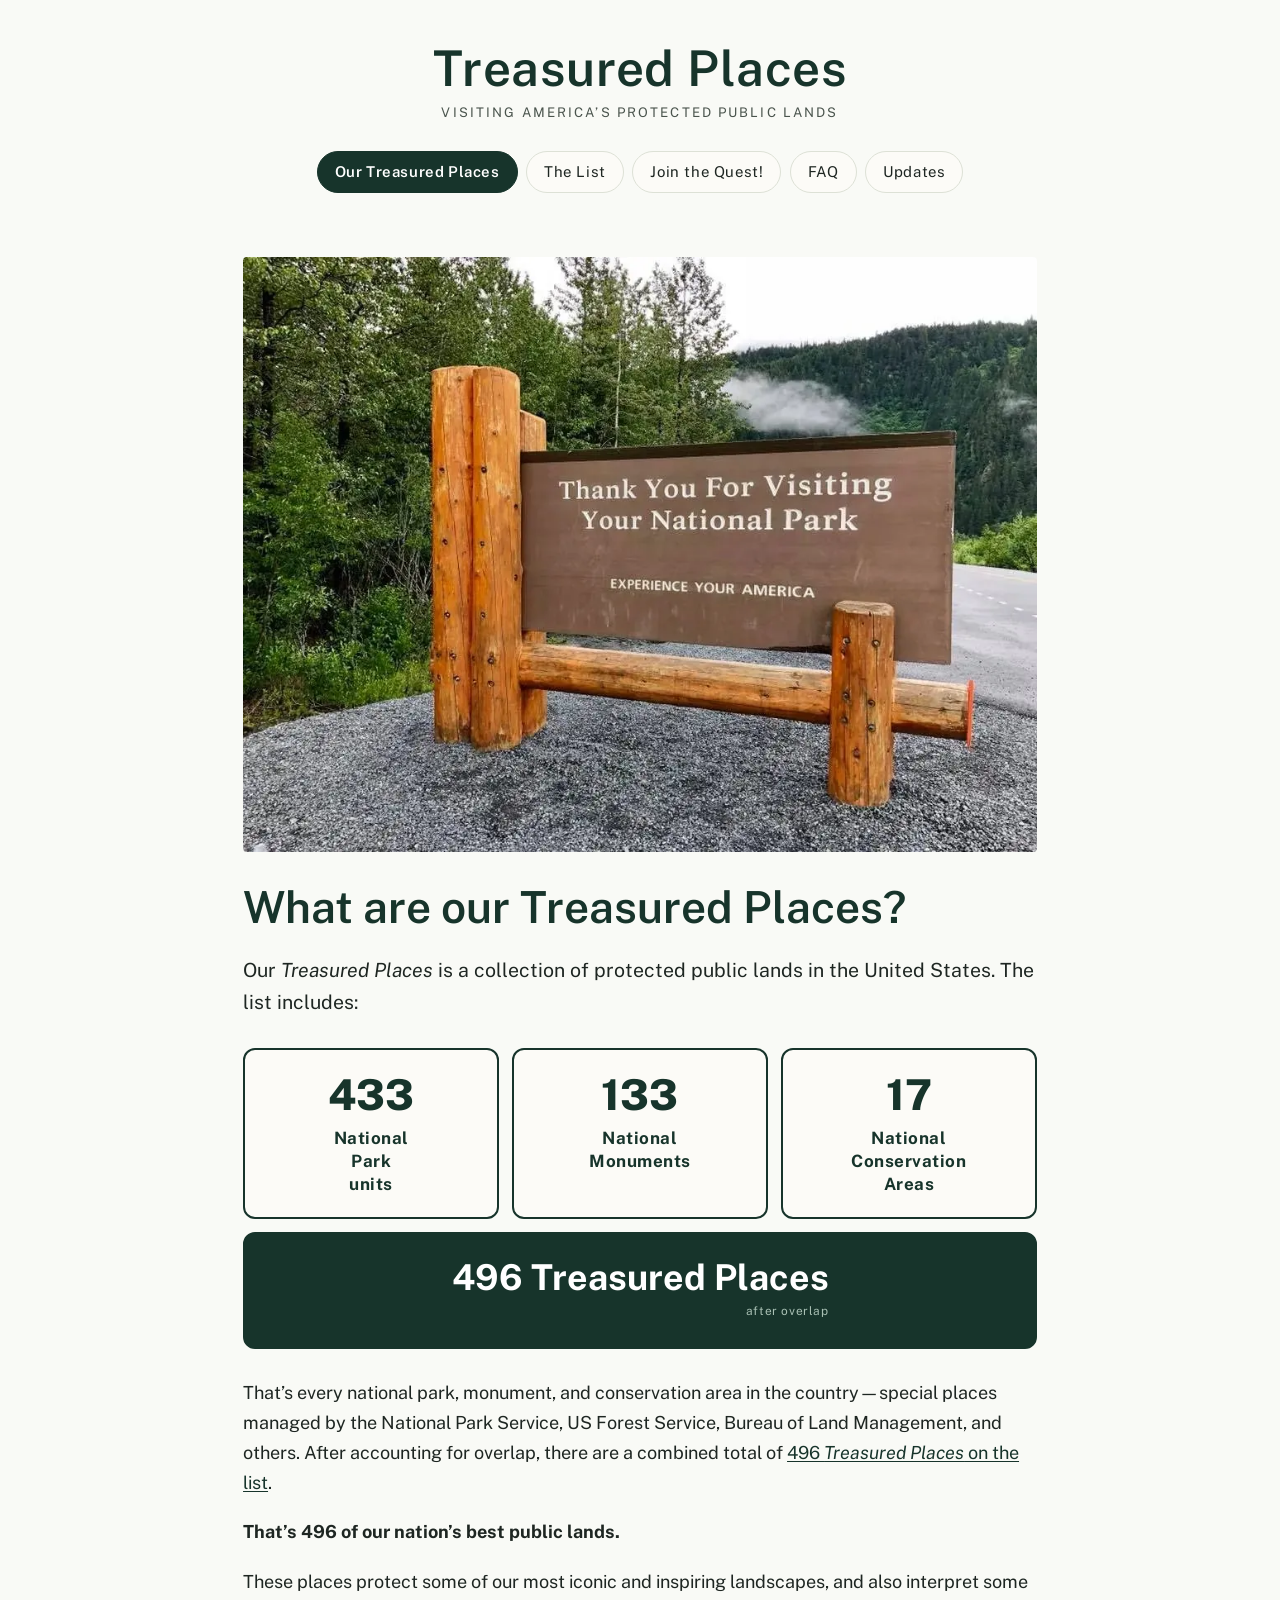
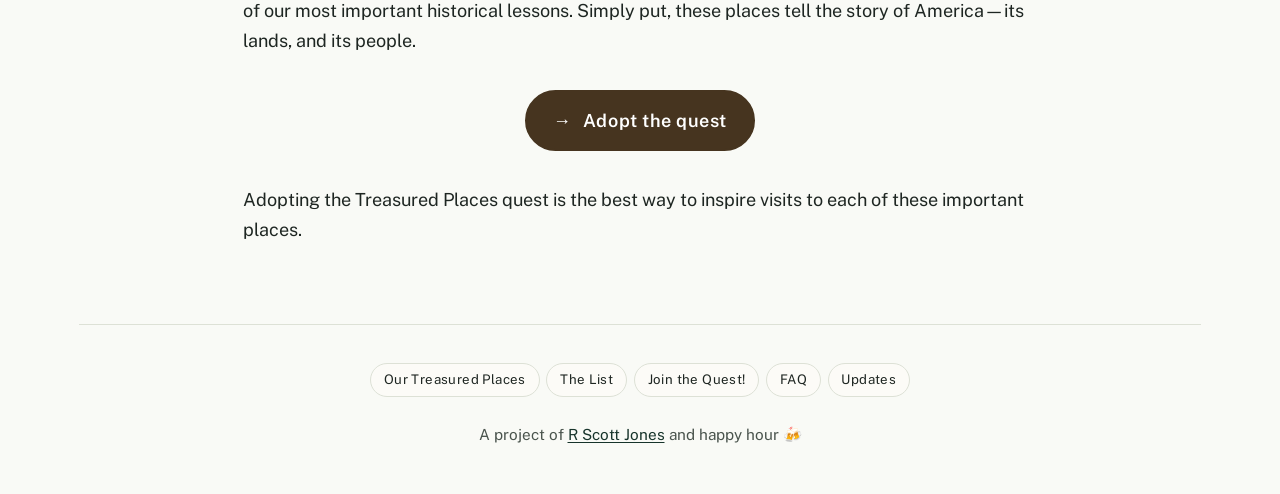
==== commit a43c0c52: "Add files via upload" ====
--- a/index.html
+++ b/index.html
@@ -5,7 +5,7 @@
 <meta charset="utf-8"/>
 <meta content="width=device-width, initial-scale=1" name="viewport"/>
 <title>Treasured Places — Visiting America’s Protected Public Lands</title>
-<meta content="The Treasured Places list gathers every national park unit, national monument, and national conservation area in the United States—495 places in all." name="description"/>
+<meta content="The Treasured Places list gathers every national park unit, national monument, and national conservation area in the United States—496 places in all." name="description"/>
 <link href="https://www.treasuredplaces.us/" rel="canonical"/>
 <link href="https://fonts.googleapis.com" rel="preconnect"/>
 <link crossorigin="" href="https://fonts.gstatic.com" rel="preconnect"/>
@@ -18,7 +18,7 @@
 <meta property="og:type" content="website"/>
 <meta property="og:site_name" content="Treasured Places"/>
 <meta property="og:title" content="Treasured Places — Visiting America's Protected Public Lands"/>
-<meta property="og:description" content="The Treasured Places list gathers every national park unit, national monument, and national conservation area in the United States—495 places in all."/>
+<meta property="og:description" content="The Treasured Places list gathers every national park unit, national monument, and national conservation area in the United States—496 places in all."/>
 <meta property="og:url" content="https://www.treasuredplaces.us/"/>
 <meta property="og:image" content="https://www.treasuredplaces.us/images/social-card.jpg"/>
 <meta property="og:image:width" content="1200"/>
@@ -59,17 +59,17 @@
 <p class="lede">Our <em>Treasured Places</em> is a collection of protected public lands in the United States. The list includes:</p>
 <div class="tally-grid">
 <div class="tally-card"><span class="count">433</span><span class="label">National<br>Park<br>units</span></div>
-<div class="tally-card"><span class="count">132</span><span class="label">National<br>Monuments</span></div>
+<div class="tally-card"><span class="count">133</span><span class="label">National<br>Monuments</span></div>
 <div class="tally-card"><span class="count">17</span><span class="label">National<br>Conservation<br>Areas</span></div>
 </div>
 <div class="tally-total">
 <div class="tally-total-inner">
-<span class="line">495 Treasured Places</span>
+<span class="line">496 Treasured Places</span>
 <span class="caption">after overlap</span>
 </div>
 </div>
-<p>That’s every national park, monument, and conservation area in the country—special places managed by the National Park Service, US Forest Service, Bureau of Land Management, and others. After accounting for overlap, there are a combined total of <a href="/list/">495 <em>Treasured Places</em> on the list</a>.</p>
-<p><strong>That’s 495 of our nation’s best public lands.</strong></p>
+<p>That’s every national park, monument, and conservation area in the country—special places managed by the National Park Service, US Forest Service, Bureau of Land Management, and others. After accounting for overlap, there are a combined total of <a href="/list/">496 <em>Treasured Places</em> on the list</a>.</p>
+<p><strong>That’s 496 of our nation’s best public lands.</strong></p>
 <p>These places protect some of our most iconic and inspiring landscapes, and also interpret some of our most important historical lessons. Simply put, these places tell the story of America—its lands, and its people.</p>
 <p class="btn-row"><a class="btn" href="/join/"><span aria-hidden="true" class="arrow">→</span> Adopt the quest</a></p>
 <p>Adopting the Treasured Places quest is the best way to inspire visits to each of these important places.</p>
